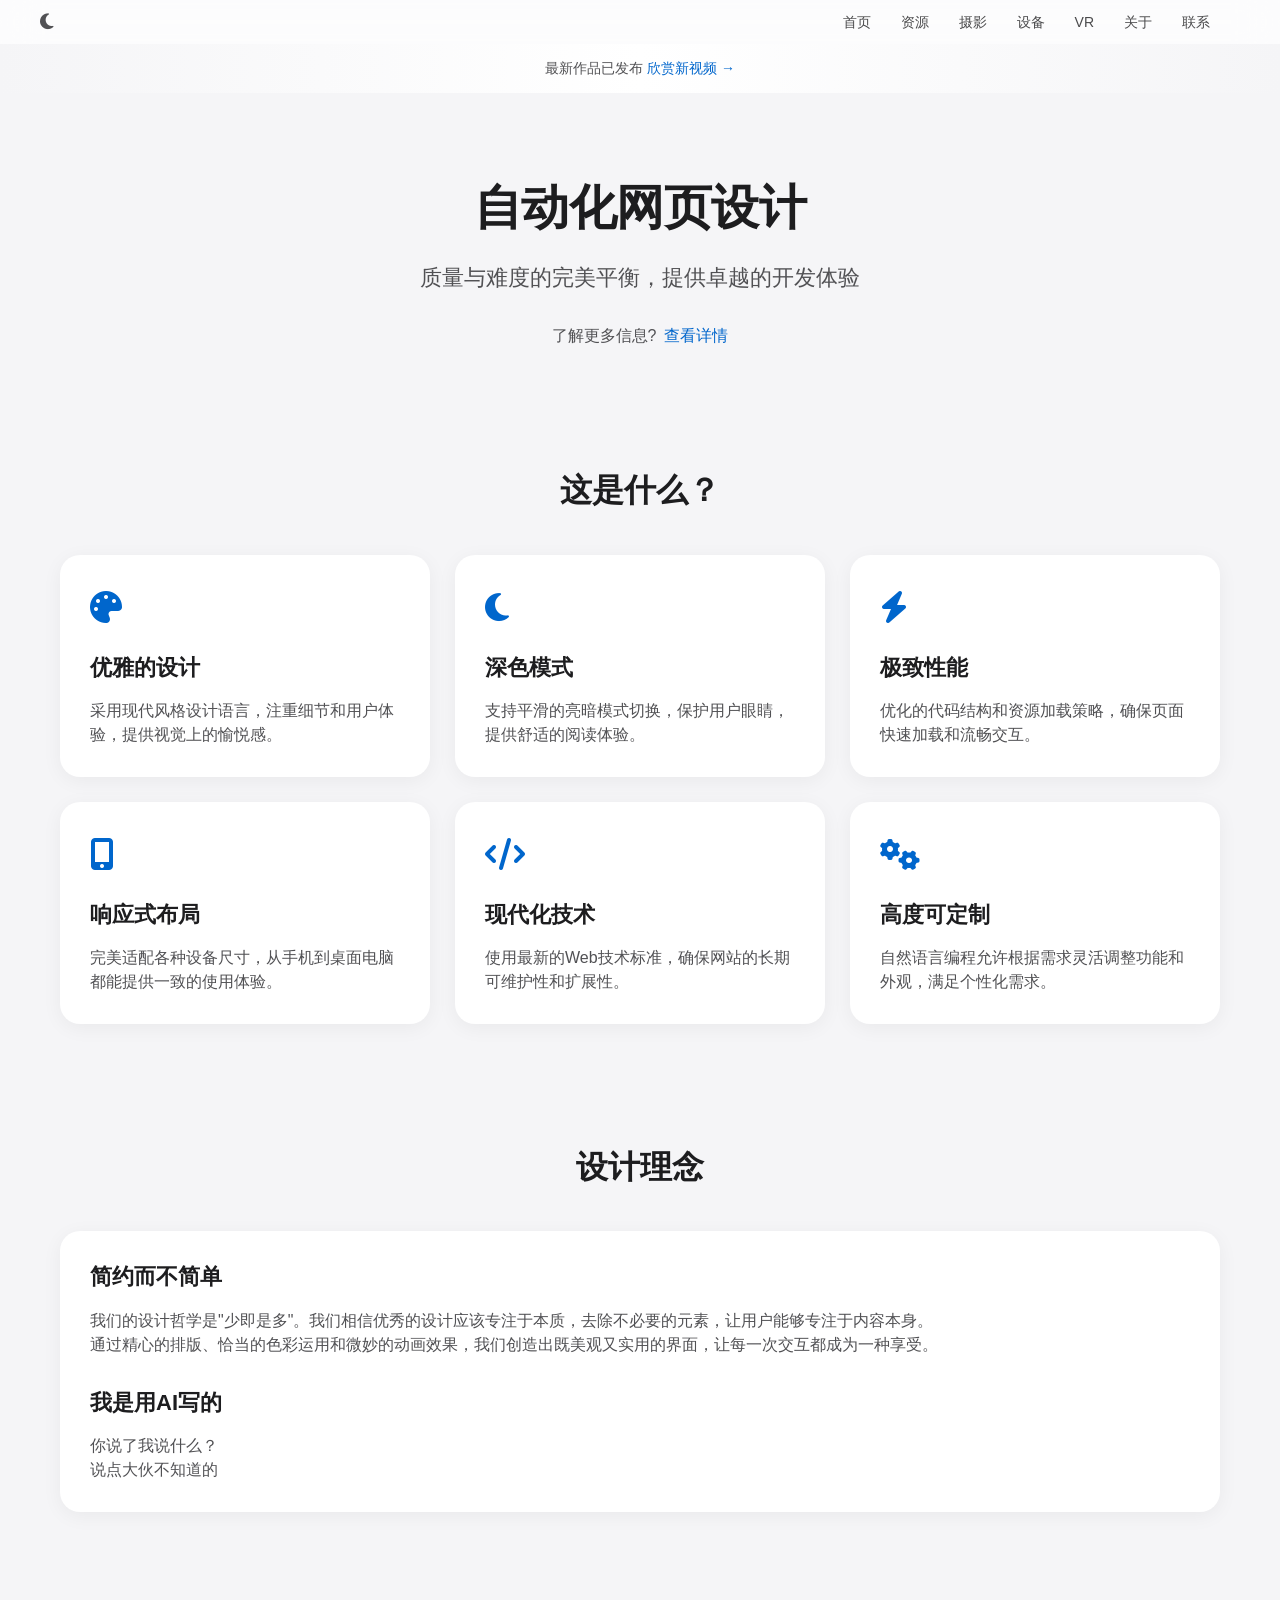
==== about.html @ de7df077 "Add files via upload" ====
<!DOCTYPE html>
<html lang="zh-CN">
<head>
    <meta charset="UTF-8">
    <meta name="viewport" content="width=device-width, initial-scale=1.0">
    <title>了解更多</title>
    <link rel="stylesheet" href="https://cdnjs.cloudflare.com/ajax/libs/font-awesome/6.4.0/css/all.min.css">
    <style>
        :root {
            --bg-primary: #f5f5f7;
            --bg-secondary: #ffffff;
            --text-primary: #1d1d1f;
            --text-secondary: #515154;
            --text-tertiary: #86868b;
            --accent-color: #06c;
            --card-shadow: 0 4px 20px rgba(0, 0, 0, 0.05);
            --transition: color 0.20s cubic-bezier(0.25, 0.1, 0.25, 1), 
                          background-color 0.20s cubic-bezier(0.25, 0.1, 0.25, 1), 
                          border-color 0.20s cubic-bezier(0.25, 0.1, 0.25, 1), 
                          box-shadow 0.20s cubic-bezier(0.25, 0.1, 0.25, 1),
                          opacity 0.20s cubic-bezier(0.25, 0.1, 0.25, 1),
                          transform 0.20s cubic-bezier(0.25, 0.1, 0.25, 1);
        }

        .dark-mode {
            --bg-primary: #000;
            --bg-secondary: #1d1d1f;
            --text-primary: #f5f5f7;
            --text-secondary: #a1a1a6;
            --text-tertiary: #6e6e73;
            --accent-color: #2997ff;
            --card-shadow: 0 4px 20px rgba(0, 0, 0, 0.2);
        }

        * {
            margin: 0;
            padding: 0;
            box-sizing: border-box;
            font-family: -apple-system, BlinkMacSystemFont, "SF Pro Text", "Helvetica Neue", sans-serif;
        }
        
        /* 全局过渡效果 */
        body, nav, .announcement-banner, .category-card, .featured-card,
        .site-map-links a, .assistance-item a, .player-btn,
        .progress-container, .volume-slider, .album-cover,
        .hero, .hero h1, .assistance-item, .featured-section, 
        .featured-section .section-title, .featured-card, 
        .featured-card h3, .featured-card h3 a,
        .featured-card .date, .featured-card .excerpt,
        .site-map-section h3, .site-map-links li, .site-map-links a {
            transition: var(--transition);
        }
        
        body {
            background-color: var(--bg-primary);
            color: var(--text-primary);
            line-height: 1.47059;
            padding-bottom: 80px;
        }
        
        .container {
            max-width: 1200px;
            margin: 0 auto;
            padding: 0 20px;
        }
        
        /* 导航栏样式 - 苹果风格 */
        nav {
            background-color: rgba(255, 255, 255, 0.72);
            backdrop-filter: blur(20px);
            -webkit-backdrop-filter: blur(20px);
            padding: 0 20px;
            position: sticky;
            top: 0;
            z-index: 100;
        }

        .dark-mode nav {
            background-color: rgba(29, 29, 31, 0.72);
        }
        
        .nav-container {
            display: flex;
            justify-content: space-between;
            align-items: center;
            height: 44px;
            max-width: 1200px;
            margin: 0 auto;
        }
        
        .theme-toggle {
            display: flex;
            align-items: center;
            margin-right: 20px;
            cursor: pointer;
            background: none;
            border: none;
            color: var(--text-secondary);
            font-size: 18px;
        }
        
        .nav-links {
            display: flex;
            list-style: none;
        }
        
        .nav-links li {
            margin-right: 30px;
        }
        
        .nav-links a {
            text-decoration: none;
            color: var(--text-primary);
            font-size: 14px;
            font-weight: 400;
            opacity: 0.8;
        }
        
        .nav-links a:hover {
            opacity: 1;
        }
        
        /* 公告横幅 */
        .announcement-banner {
            background: linear-gradient(to right, #f5f5f7, #fff, #f5f5f7);
            text-align: center;
            padding: 14px 0;
            font-size: 14px;
            color: var(--text-secondary);
        }

        .dark-mode .announcement-banner {
            background: linear-gradient(to right, #000, #1d1d1f, #000);
        }
        
        .announcement-banner a {
            color: var(--accent-color);
            text-decoration: none;
            font-weight: 500;
        }
        
        /* 主标语区域 */
        .hero {
            text-align: center;
            padding: 80px 0 60px;
            background-color: var(--bg-primary);
        }
        
        .hero h1 {
            font-size: 48px;
            font-weight: 600;
            margin-bottom: 20px;
            letter-spacing: -0.5px;
        }
        
        .hero p {
            font-size: 22px;
            color: var(--text-secondary);
            max-width: 700px;
            margin: 0 auto 30px;
            line-height: 1.4;
        }
        
        .assistance-section {
            display: flex;
            justify-content: center;
            gap: 30px;
            margin-top: 30px;
        }
        
        .assistance-item {
            display: flex;
            align-items: center;
            font-size: 16px;
            color: var(--text-secondary);
        }
        
        .assistance-item a {
            color: var(--accent-color);
            text-decoration: none;
            margin-left: 8px;
            font-weight: 500;
        }
        
        /* 内容区域 */
        .content-section {
            padding: 60px 0;
        }
        
        .section-title {
            font-size: 32px;
            font-weight: 600;
            margin-bottom: 40px;
            text-align: center;
        }
        
        .features-grid {
            display: grid;
            grid-template-columns: repeat(auto-fit, minmax(300px, 1fr));
            gap: 25px;
            margin-top: 40px;
        }
        
        .feature-card {
            background-color: var(--bg-secondary);
            border-radius: 20px;
            padding: 30px;
            box-shadow: var(--card-shadow);
        }
        
        .feature-card:hover {
            transform: translateY(-5px);
            box-shadow: 0 12px 30px rgba(0,0,0,0.1);
        }
        
        .feature-icon {
            font-size: 32px;
            margin-bottom: 20px;
            color: var(--accent-color);
        }
        
        .feature-card h3 {
            font-size: 22px;
            margin-bottom: 15px;
            font-weight: 600;
        }
        
        .feature-card p {
            color: var(--text-secondary);
            font-size: 16px;
            line-height: 1.5;
        }
        
        /* 响应式设计 */
        @media (max-width: 768px) {
            .nav-links {
                display: none;
            }
            
            .hero h1 {
                font-size: 36px;
            }
            
            .hero p {
                font-size: 18px;
            }
            
            .features-grid {
                grid-template-columns: 1fr;
            }
        }
    </style>
</head>
<body class="light-mode">
    <!-- 导航栏 -->
    <nav>
        <div class="nav-container">
            <button class="theme-toggle" id="themeToggle">
                <i class="fas fa-moon"></i>
            </button>
            <ul class="nav-links">
                <li><a href="main.html">首页</a></li>
                <li><a href="tech.html">资源</a></li>
                <li><a href="photography.html">摄影</a></li>
                <li><a href="devices.html">设备</a></li>
                <li><a href="vr.html">VR</a></li>
                <li><a href="about.html" class="active">关于</a></li>
                <li><a href="contact.html">联系</a></li>
            </ul>
        </div>
    </nav>

    <!-- 公告横幅 -->
    <div class="announcement-banner">
        最新作品已发布  <a href="https://space.bilibili.com/3494363069941880?spm_id_from=333.1007.0.0">欣赏新视频 →</a>
    </div>

    <div class="container">
        <!-- 主标语区域 -->
        <section class="hero" id="home">
            <h1>自动化网页设计</h1>
            <p>质量与难度的完美平衡，提供卓越的开发体验</p>
            <div class="assistance-section">
                <div class="assistance-item">
                    <span>了解更多信息?</span>
                    <a href="#about">查看详情</a>
                </div>
            </div>
        </section>

        <!-- 功能特点区域 -->
        <section class="content-section" id="features">
            <h2 class="section-title">这是什么？</h2>
            <div class="features-grid">
                <div class="feature-card">
                    <div class="feature-icon">
                        <i class="fas fa-palette"></i>
                    </div>
                    <h3>优雅的设计</h3>
                    <p>采用现代风格设计语言，注重细节和用户体验，提供视觉上的愉悦感。</p>
                </div>
                <div class="feature-card">
                    <div class="feature-icon">
                        <i class="fas fa-moon"></i>
                    </div>
                    <h3>深色模式</h3>
                    <p>支持平滑的亮暗模式切换，保护用户眼睛，提供舒适的阅读体验。</p>
                </div>
                <div class="feature-card">
                    <div class="feature-icon">
                        <i class="fas fa-bolt"></i>
                    </div>
                    <h3>极致性能</h3>
                    <p>优化的代码结构和资源加载策略，确保页面快速加载和流畅交互。</p>
                </div>
                <div class="feature-card">
                    <div class="feature-icon">
                        <i class="fas fa-mobile-alt"></i>
                    </div>
                    <h3>响应式布局</h3>
                    <p>完美适配各种设备尺寸，从手机到桌面电脑都能提供一致的使用体验。</p>
                </div>
                <div class="feature-card">
                    <div class="feature-icon">
                        <i class="fas fa-code"></i>
                    </div>
                    <h3>现代化技术</h3>
                    <p>使用最新的Web技术标准，确保网站的长期可维护性和扩展性。</p>
                </div>
                <div class="feature-card">
                    <div class="feature-icon">
                        <i class="fas fa-cogs"></i>
                    </div>
                    <h3>高度可定制</h3>
                    <p>自然语言编程允许根据需求灵活调整功能和外观，满足个性化需求。</p>
                </div>
            </div>
        </section>

        <!-- 关于区域 -->
        <section class="content-section" id="about">
            <h2 class="section-title">设计理念</h2>
            <div class="feature-card">
                <h3>简约而不简单</h3>
                <p>我们的设计哲学是"少即是多"。我们相信优秀的设计应该专注于本质，去除不必要的元素，让用户能够专注于内容本身。</p>
                <p>通过精心的排版、恰当的色彩运用和微妙的动画效果，我们创造出既美观又实用的界面，让每一次交互都成为一种享受。</p>
                
                <h3 style="margin-top: 30px;">我是用AI写的</h3>
                <p>你说了我说什么？</p>
                <p>说点大伙不知道的</p>
            </div>
        </section>
    </div>

    <script>
        // 主题切换功能
        const themeToggle = document.getElementById('themeToggle');
        const body = document.body;
        const themeIcon = themeToggle.querySelector('i');

        // 检查本地存储中的主题偏好
        if (localStorage.getItem('theme') === 'dark') {
            body.classList.add('dark-mode');
            themeIcon.className = 'fas fa-sun';
        }

        themeToggle.addEventListener('click', () => {
            body.classList.toggle('dark-mode');

            if (body.classList.contains('dark-mode')) {
                localStorage.setItem('theme', 'dark');
                themeIcon.className = 'fas fa-sun';
            } else {
                localStorage.setItem('theme', 'light');
                themeIcon.className = 'fas fa-moon';
            }
        });

        // 平滑滚动到锚点
        document.querySelectorAll('a[href^="#"]').forEach(anchor => {
            anchor.addEventListener('click', function (e) {
                e.preventDefault();
                
                const targetId = this.getAttribute('href');
                if (targetId === '#') return;
                
                const targetElement = document.querySelector(targetId);
                if (targetElement) {
                    window.scrollTo({
                        top: targetElement.offsetTop - 70,
                        behavior: 'smooth'
                    });
                }
            });
        });
    </script>
</body>
</html>
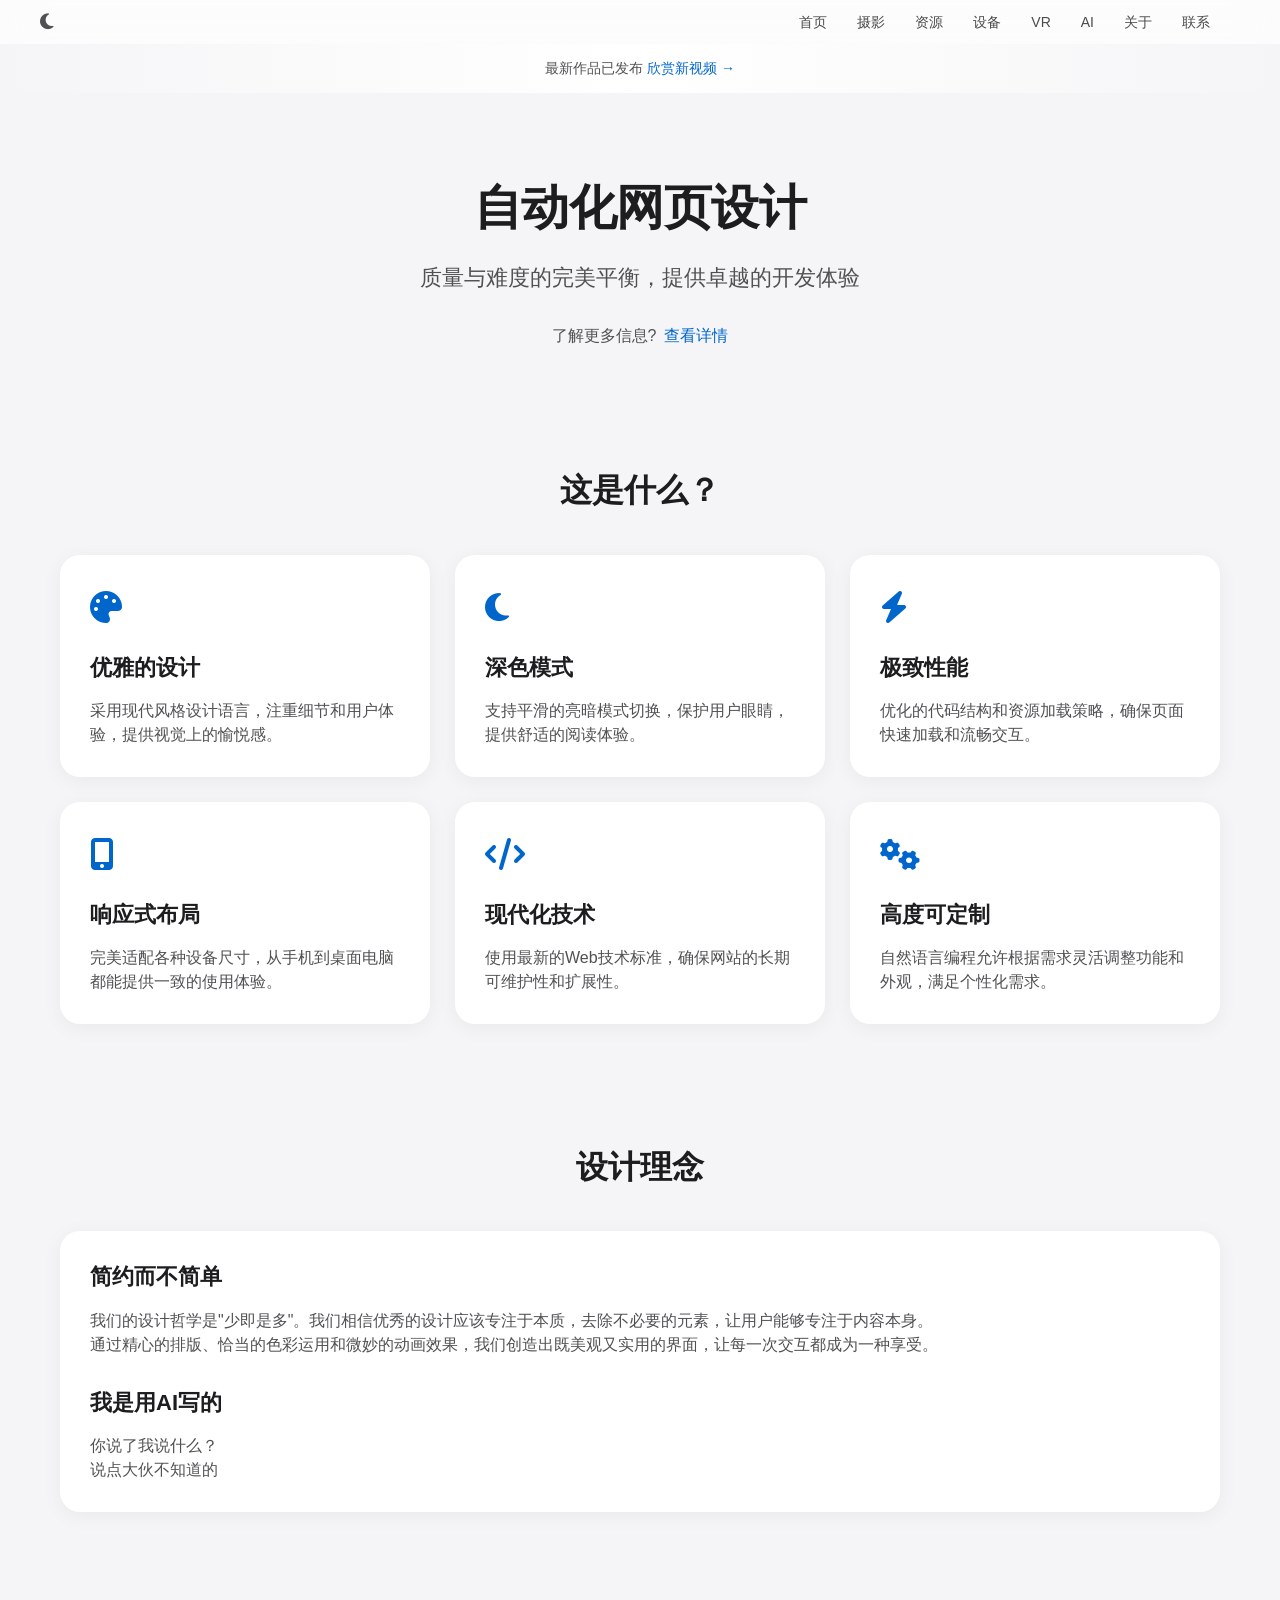
==== commit 597329a3: "Add files via upload" ====
--- a/about.html
+++ b/about.html
@@ -260,10 +260,12 @@
             </button>
             <ul class="nav-links">
                 <li><a href="main.html">首页</a></li>
+
+                <li><a href="photography.html">摄影</a></li>
                 <li><a href="tech.html">资源</a></li>
-                <li><a href="photography.html">摄影</a></li>
                 <li><a href="devices.html">设备</a></li>
                 <li><a href="vr.html">VR</a></li>
+                <li><a href="ai.home.html">AI</a></li>
                 <li><a href="about.html" class="active">关于</a></li>
                 <li><a href="contact.html">联系</a></li>
             </ul>
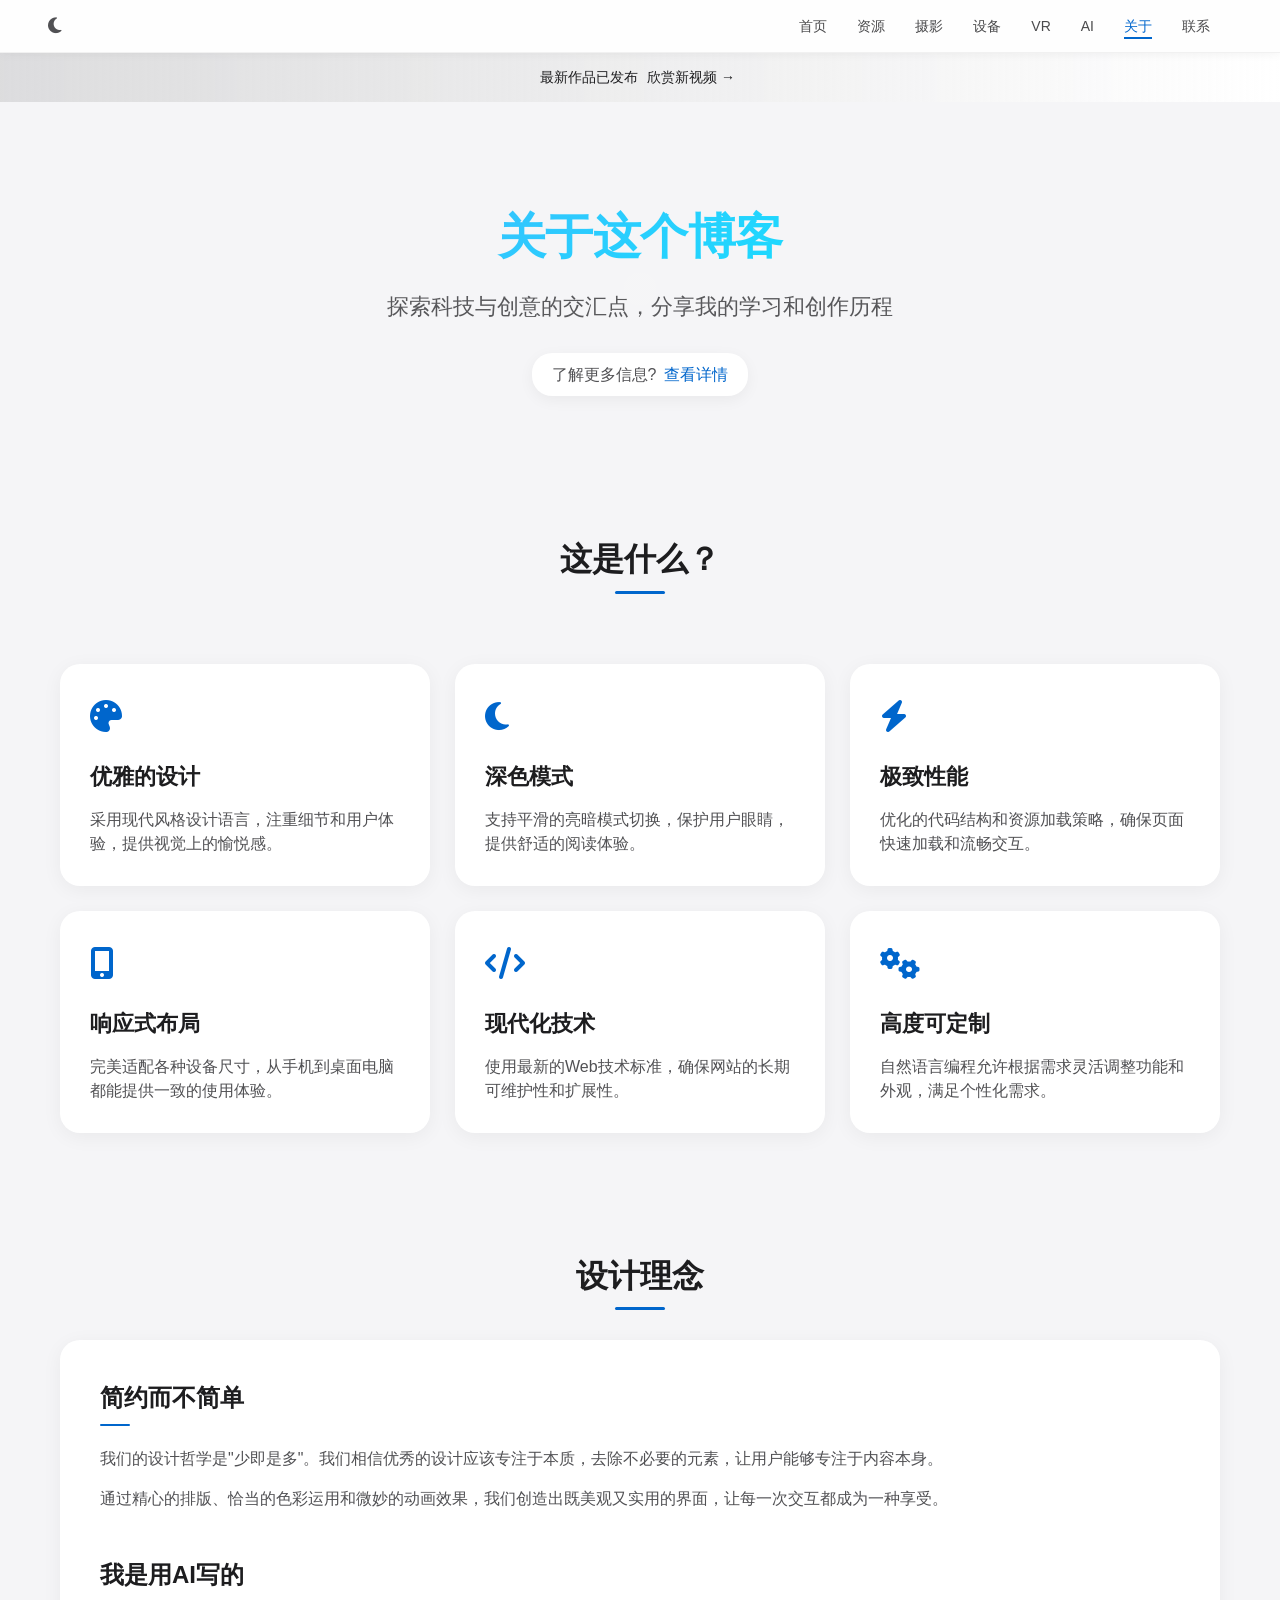
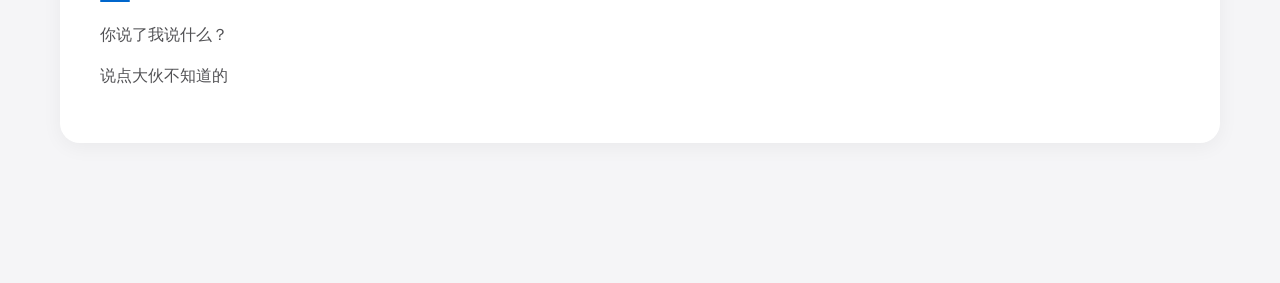
==== commit 646e7250: "Add files via upload" ====
--- a/about.html
+++ b/about.html
@@ -3,7 +3,7 @@
 <head>
     <meta charset="UTF-8">
     <meta name="viewport" content="width=device-width, initial-scale=1.0">
-    <title>了解更多</title>
+    <title>关于 - L rn的网页</title>
     <link rel="stylesheet" href="https://cdnjs.cloudflare.com/ajax/libs/font-awesome/6.4.0/css/all.min.css">
     <style>
         :root {
@@ -14,12 +14,18 @@
             --text-tertiary: #86868b;
             --accent-color: #06c;
             --card-shadow: 0 4px 20px rgba(0, 0, 0, 0.05);
-            --transition: color 0.20s cubic-bezier(0.25, 0.1, 0.25, 1), 
-                          background-color 0.20s cubic-bezier(0.25, 0.1, 0.25, 1), 
-                          border-color 0.20s cubic-bezier(0.25, 0.1, 0.25, 1), 
-                          box-shadow 0.20s cubic-bezier(0.25, 0.1, 0.25, 1),
-                          opacity 0.20s cubic-bezier(0.25, 0.1, 0.25, 1),
-                          transform 0.20s cubic-bezier(0.25, 0.1, 0.25, 1);
+            --transition: all 0.3s cubic-bezier(0.25, 0.1, 0.25, 1);
+            --gradient-1: linear-gradient(135deg, #667eea 0%, #764ba2 100%);
+            --gradient-2: linear-gradient(135deg, #f093fb 0%, #f5576c 100%);
+            --gradient-3: linear-gradient(135deg, #4facfe 0%, #00f2fe 100%);
+            --gradient-4: linear-gradient(135deg, #43e97b 0%, #38f9d7 100%);
+            
+            /* 公告横幅专用变量 - 亮色模式 */
+            --banner-gradient-light: linear-gradient(90deg, #acacac55 0%, #ffffff 100%);
+            --banner-gradient-dark: linear-gradient(90deg, #262626 0%, #000000 100%);
+            --banner-text-color: #1d1d1f; /* 亮色模式下为黑色 */
+            --banner-link-color: #1d1d1f; /* 亮色模式下为黑色 */
+            --banner-link-hover-color: rgba(29, 29, 31, 0.8); /* 亮色模式下为深灰色 */
         }
 
         .dark-mode {
@@ -30,6 +36,16 @@
             --text-tertiary: #6e6e73;
             --accent-color: #2997ff;
             --card-shadow: 0 4px 20px rgba(0, 0, 0, 0.2);
+            --gradient-1: linear-gradient(135deg, #2c3e50 0%, #3498db 100%);
+            --gradient-2: linear-gradient(135deg, #8e44ad 0%, #c0392b 100%);
+            --gradient-3: linear-gradient(135deg, #16a085 0%, #f4d03f 100%);
+            --gradient-4: linear-gradient(135deg, #2980b9 0%, #2c3e50 100%);
+            
+            /* 暗色模式下的公告横幅变量 */
+            --banner-gradient-light: var(--banner-gradient-dark);
+            --banner-text-color: #f5f5f7; /* 暗色模式下为白色 */
+            --banner-link-color: #f5f5f7; /* 暗色模式下为白色 */
+            --banner-link-hover-color: rgba(245, 245, 247, 0.8); /* 暗色模式下为浅灰色 */
         }
 
         * {
@@ -37,6 +53,12 @@
             padding: 0;
             box-sizing: border-box;
             font-family: -apple-system, BlinkMacSystemFont, "SF Pro Text", "Helvetica Neue", sans-serif;
+        }
+        
+        /* 页面加载动画 */
+        @keyframes fadeIn {
+            from { opacity: 0; transform: translateY(20px); }
+            to { opacity: 1; transform: translateY(0); }
         }
         
         /* 全局过渡效果 */
@@ -56,6 +78,8 @@
             color: var(--text-primary);
             line-height: 1.47059;
             padding-bottom: 80px;
+            opacity: 0;
+            animation: fadeIn 0.8s ease-out forwards;
         }
         
         .container {
@@ -64,26 +88,30 @@
             padding: 0 20px;
         }
         
-        /* 导航栏样式 - 苹果风格 */
+        /* 导航栏样式 - 苹果风格增强 */
         nav {
-            background-color: rgba(255, 255, 255, 0.72);
-            backdrop-filter: blur(20px);
-            -webkit-backdrop-filter: blur(20px);
+            background-color: rgba(255, 255, 255, 0.85);
+            backdrop-filter: blur(30px) saturate(180%);
+            -webkit-backdrop-filter: blur(30px) saturate(180%);
             padding: 0 20px;
             position: sticky;
             top: 0;
             z-index: 100;
+            border-bottom: 1px solid rgba(0, 0, 0, 0.05);
+            box-shadow: 0 1px 10px rgba(0, 0, 0, 0.05);
         }
 
         .dark-mode nav {
-            background-color: rgba(29, 29, 31, 0.72);
+            background-color: rgba(29, 29, 31, 0.85);
+            border-bottom: 1px solid rgba(255, 255, 255, 0.05);
+            box-shadow: 0 1px 10px rgba(0, 0, 0, 0.2);
         }
         
         .nav-container {
             display: flex;
             justify-content: space-between;
             align-items: center;
-            height: 44px;
+            height: 52px;
             max-width: 1200px;
             margin: 0 auto;
         }
@@ -97,6 +125,18 @@
             border: none;
             color: var(--text-secondary);
             font-size: 18px;
+            padding: 8px;
+            border-radius: 50%;
+            transition: var(--transition);
+        }
+        
+        .theme-toggle:hover {
+            background-color: rgba(0, 0, 0, 0.05);
+            transform: rotate(15deg);
+        }
+        
+        .dark-mode .theme-toggle:hover {
+            background-color: rgba(255, 255, 255, 0.1);
         }
         
         .nav-links {
@@ -106,6 +146,7 @@
         
         .nav-links li {
             margin-right: 30px;
+            position: relative;
         }
         
         .nav-links a {
@@ -114,36 +155,118 @@
             font-size: 14px;
             font-weight: 400;
             opacity: 0.8;
+            padding: 5px 0;
+            position: relative;
+            transition: var(--transition);
+        }
+        
+        .nav-links a::after {
+            content: '';
+            position: absolute;
+            width: 0;
+            height: 2px;
+            bottom: 0;
+            left: 0;
+            background: var(--accent-color);
+            transition: var(--transition);
         }
         
         .nav-links a:hover {
             opacity: 1;
         }
         
-        /* 公告横幅 */
+        .nav-links a:hover::after {
+            width: 100%;
+        }
+        
+        .nav-links a.active {
+            opacity: 1;
+            color: var(--accent-color);
+        }
+        
+        .nav-links a.active::after {
+            width: 100%;
+        }
+        
+        /* 公告横幅 - 优化版 */
         .announcement-banner {
-            background: linear-gradient(to right, #f5f5f7, #fff, #f5f5f7);
+            background: var(--banner-gradient-light);
             text-align: center;
             padding: 14px 0;
             font-size: 14px;
-            color: var(--text-secondary);
-        }
-
-        .dark-mode .announcement-banner {
-            background: linear-gradient(to right, #000, #1d1d1f, #000);
+            color: var(--banner-text-color);
+            position: relative;
+            overflow: hidden;
+            transition: background 0.5s ease, color 0.5s ease;
+        }
+        
+        .announcement-banner::before {
+            content: '';
+            position: absolute;
+            top: 0;
+            left: -100%;
+            width: 100%;
+            height: 100%;
+            background: linear-gradient(90deg, transparent, rgba(255, 255, 255, 0.2), transparent);
+            animation: shimmer 3s infinite;
+        }
+        
+        @keyframes shimmer {
+            0% { left: -100%; }
+            100% { left: 100%; }
         }
         
         .announcement-banner a {
-            color: var(--accent-color);
+            color: var(--banner-link-color);
             text-decoration: none;
             font-weight: 500;
+            position: relative;
+            padding: 0 5px;
+            transition: color 0.3s ease;
+        }
+        
+        .announcement-banner a::after {
+            content: '';
+            position: absolute;
+            width: 0;
+            height: 1px;
+            bottom: -2px;
+            left: 0;
+            background: var(--banner-link-color);
+            transition: var(--transition);
+        }
+        
+        .announcement-banner a:hover {
+            color: var(--banner-link-hover-color);
+        }
+        
+        .announcement-banner a:hover::after {
+            width: 100%;
         }
         
         /* 主标语区域 */
         .hero {
             text-align: center;
-            padding: 80px 0 60px;
+            padding: 100px 0 80px;
             background-color: var(--bg-primary);
+            position: relative;
+            overflow: hidden;
+        }
+        
+        .hero::before {
+            content: '';
+            position: absolute;
+            top: -50%;
+            left: -50%;
+            width: 200%;
+            height: 200%;
+            background: radial-gradient(circle, rgba(255,255,255,0.05) 0%, transparent 70%);
+            animation: pulse 15s infinite alternate;
+        }
+        
+        @keyframes pulse {
+            0% { transform: translate(0, 0) scale(1); }
+            100% { transform: translate(10%, 10%) scale(1.1); }
         }
         
         .hero h1 {
@@ -151,6 +274,17 @@
             font-weight: 600;
             margin-bottom: 20px;
             letter-spacing: -0.5px;
+            position: relative;
+            background: var(--gradient-3);
+            -webkit-background-clip: text;
+            -webkit-text-fill-color: transparent;
+            background-clip: text;
+            animation: textGlow 3s ease-in-out infinite alternate;
+        }
+        
+        @keyframes textGlow {
+            0% { filter: drop-shadow(0 0 5px rgba(0, 119, 255, 0.3)); }
+            100% { filter: drop-shadow(0 0 10px rgba(0, 119, 255, 0.6)); }
         }
         
         .hero p {
@@ -166,6 +300,7 @@
             justify-content: center;
             gap: 30px;
             margin-top: 30px;
+            position: relative;
         }
         
         .assistance-item {
@@ -173,6 +308,16 @@
             align-items: center;
             font-size: 16px;
             color: var(--text-secondary);
+            padding: 10px 20px;
+            border-radius: 20px;
+            background: var(--bg-secondary);
+            box-shadow: 0 4px 15px rgba(0, 0, 0, 0.05);
+            transition: var(--transition);
+        }
+        
+        .assistance-item:hover {
+            transform: translateY(-3px);
+            box-shadow: 0 8px 20px rgba(0, 0, 0, 0.1);
         }
         
         .assistance-item a {
@@ -180,6 +325,22 @@
             text-decoration: none;
             margin-left: 8px;
             font-weight: 500;
+            position: relative;
+        }
+        
+        .assistance-item a::after {
+            content: '';
+            position: absolute;
+            width: 0;
+            height: 1px;
+            bottom: -2px;
+            left: 0;
+            background: var(--accent-color);
+            transition: var(--transition);
+        }
+        
+        .assistance-item a:hover::after {
+            width: 100%;
         }
         
         /* 内容区域 */
@@ -192,8 +353,26 @@
             font-weight: 600;
             margin-bottom: 40px;
             text-align: center;
-        }
-        
+            position: relative;
+            display: inline-block;
+            left: 50%;
+            transform: translateX(-50%);
+            padding: 0 20px;
+        }
+        
+        .section-title::after {
+            content: '';
+            position: absolute;
+            width: 50px;
+            height: 3px;
+            bottom: -10px;
+            left: 50%;
+            transform: translateX(-50%);
+            background: var(--accent-color);
+            border-radius: 2px;
+        }
+        
+        /* 功能网格 - 使用main.html的卡片样式 */
         .features-grid {
             display: grid;
             grid-template-columns: repeat(auto-fit, minmax(300px, 1fr));
@@ -206,11 +385,14 @@
             border-radius: 20px;
             padding: 30px;
             box-shadow: var(--card-shadow);
+            position: relative;
+            overflow: hidden;
+            transition: var(--transition);
         }
         
         .feature-card:hover {
-            transform: translateY(-5px);
-            box-shadow: 0 12px 30px rgba(0,0,0,0.1);
+            transform: translateY(-8px);
+            box-shadow: 0 15px 30px rgba(0,0,0,0.1);
         }
         
         .feature-icon {
@@ -229,6 +411,61 @@
             color: var(--text-secondary);
             font-size: 16px;
             line-height: 1.5;
+        }
+        
+        /* 关于区域卡片样式 */
+        .about-card {
+            background-color: var(--bg-secondary);
+            border-radius: 20px;
+            padding: 40px;
+            box-shadow: var(--card-shadow);
+            position: relative;
+            overflow: hidden;
+            transition: var(--transition);
+        }
+        
+        .about-card:hover {
+            transform: translateY(-5px);
+            box-shadow: 0 12px 30px rgba(0,0,0,0.1);
+        }
+        
+        .about-card h3 {
+            font-size: 24px;
+            margin-bottom: 20px;
+            font-weight: 600;
+            position: relative;
+            display: inline-block;
+            padding-bottom: 10px;
+        }
+        
+        .about-card h3::after {
+            content: '';
+            position: absolute;
+            width: 30px;
+            height: 2px;
+            bottom: 0;
+            left: 0;
+            background: var(--accent-color);
+            border-radius: 2px;
+        }
+        
+        .about-card p {
+            color: var(--text-secondary);
+            font-size: 16px;
+            line-height: 1.6;
+            margin-bottom: 15px;
+        }
+        
+        /* 滚动动画 */
+        .fade-in {
+            opacity: 0;
+            transform: translateY(30px);
+            transition: opacity 0.6s ease, transform 0.6s ease;
+        }
+        
+        .fade-in.visible {
+            opacity: 1;
+            transform: translateY(0);
         }
         
         /* 响应式设计 */
@@ -248,6 +485,12 @@
             .features-grid {
                 grid-template-columns: 1fr;
             }
+            
+            .assistance-section {
+                flex-direction: column;
+                align-items: center;
+                gap: 15px;
+            }
         }
     </style>
 </head>
@@ -260,28 +503,27 @@
             </button>
             <ul class="nav-links">
                 <li><a href="main.html">首页</a></li>
-
+                <li><a href="tech.html">资源</a></li>
                 <li><a href="photography.html">摄影</a></li>
-                <li><a href="tech.html">资源</a></li>
                 <li><a href="devices.html">设备</a></li>
                 <li><a href="vr.html">VR</a></li>
-                <li><a href="ai.home.html">AI</a></li>
+                <li><a href="ai.html">AI</a></li>
                 <li><a href="about.html" class="active">关于</a></li>
                 <li><a href="contact.html">联系</a></li>
             </ul>
         </div>
     </nav>
 
-    <!-- 公告横幅 -->
+    <!-- 公告横幅 - 优化版 -->
     <div class="announcement-banner">
-        最新作品已发布  <a href="https://space.bilibili.com/3494363069941880?spm_id_from=333.1007.0.0">欣赏新视频 →</a>
+        最新作品已发布  <a href="https://space.bilibili.com/3494363069941880?spm_id_from=333.1007.0.0" target="_blank">欣赏新视频 →</a>
     </div>
 
     <div class="container">
         <!-- 主标语区域 -->
         <section class="hero" id="home">
-            <h1>自动化网页设计</h1>
-            <p>质量与难度的完美平衡，提供卓越的开发体验</p>
+            <h1>关于这个博客</h1>
+            <p>探索科技与创意的交汇点，分享我的学习和创作历程</p>
             <div class="assistance-section">
                 <div class="assistance-item">
                     <span>了解更多信息?</span>
@@ -294,42 +536,42 @@
         <section class="content-section" id="features">
             <h2 class="section-title">这是什么？</h2>
             <div class="features-grid">
-                <div class="feature-card">
+                <div class="feature-card fade-in">
                     <div class="feature-icon">
                         <i class="fas fa-palette"></i>
                     </div>
                     <h3>优雅的设计</h3>
                     <p>采用现代风格设计语言，注重细节和用户体验，提供视觉上的愉悦感。</p>
                 </div>
-                <div class="feature-card">
+                <div class="feature-card fade-in">
                     <div class="feature-icon">
                         <i class="fas fa-moon"></i>
                     </div>
                     <h3>深色模式</h3>
                     <p>支持平滑的亮暗模式切换，保护用户眼睛，提供舒适的阅读体验。</p>
                 </div>
-                <div class="feature-card">
+                <div class="feature-card fade-in">
                     <div class="feature-icon">
                         <i class="fas fa-bolt"></i>
                     </div>
                     <h3>极致性能</h3>
                     <p>优化的代码结构和资源加载策略，确保页面快速加载和流畅交互。</p>
                 </div>
-                <div class="feature-card">
+                <div class="feature-card fade-in">
                     <div class="feature-icon">
                         <i class="fas fa-mobile-alt"></i>
                     </div>
                     <h3>响应式布局</h3>
                     <p>完美适配各种设备尺寸，从手机到桌面电脑都能提供一致的使用体验。</p>
                 </div>
-                <div class="feature-card">
+                <div class="feature-card fade-in">
                     <div class="feature-icon">
                         <i class="fas fa-code"></i>
                     </div>
                     <h3>现代化技术</h3>
                     <p>使用最新的Web技术标准，确保网站的长期可维护性和扩展性。</p>
                 </div>
-                <div class="feature-card">
+                <div class="feature-card fade-in">
                     <div class="feature-icon">
                         <i class="fas fa-cogs"></i>
                     </div>
@@ -342,7 +584,7 @@
         <!-- 关于区域 -->
         <section class="content-section" id="about">
             <h2 class="section-title">设计理念</h2>
-            <div class="feature-card">
+            <div class="about-card fade-in">
                 <h3>简约而不简单</h3>
                 <p>我们的设计哲学是"少即是多"。我们相信优秀的设计应该专注于本质，去除不必要的元素，让用户能够专注于内容本身。</p>
                 <p>通过精心的排版、恰当的色彩运用和微妙的动画效果，我们创造出既美观又实用的界面，让每一次交互都成为一种享受。</p>
@@ -395,6 +637,36 @@
                 }
             });
         });
+
+        // 滚动动画效果
+        const fadeElements = document.querySelectorAll('.fade-in');
+        
+        const fadeInObserver = new IntersectionObserver((entries) => {
+            entries.forEach(entry => {
+                if (entry.isIntersecting) {
+                    entry.target.classList.add('visible');
+                    fadeInObserver.unobserve(entry.target);
+                }
+            });
+        }, { threshold: 0.1 });
+        
+        fadeElements.forEach(element => {
+            fadeInObserver.observe(element);
+        });
+
+        // 导航栏滚动效果
+        let lastScrollY = window.scrollY;
+        const nav = document.querySelector('nav');
+        
+        window.addEventListener('scroll', () => {
+            if (window.scrollY > lastScrollY && window.scrollY > 100) {
+                nav.style.transform = 'translateY(-100%)';
+            } else {
+                nav.style.transform = 'translateY(0)';
+            }
+            
+            lastScrollY = window.scrollY;
+        });
     </script>
 </body>
 </html>
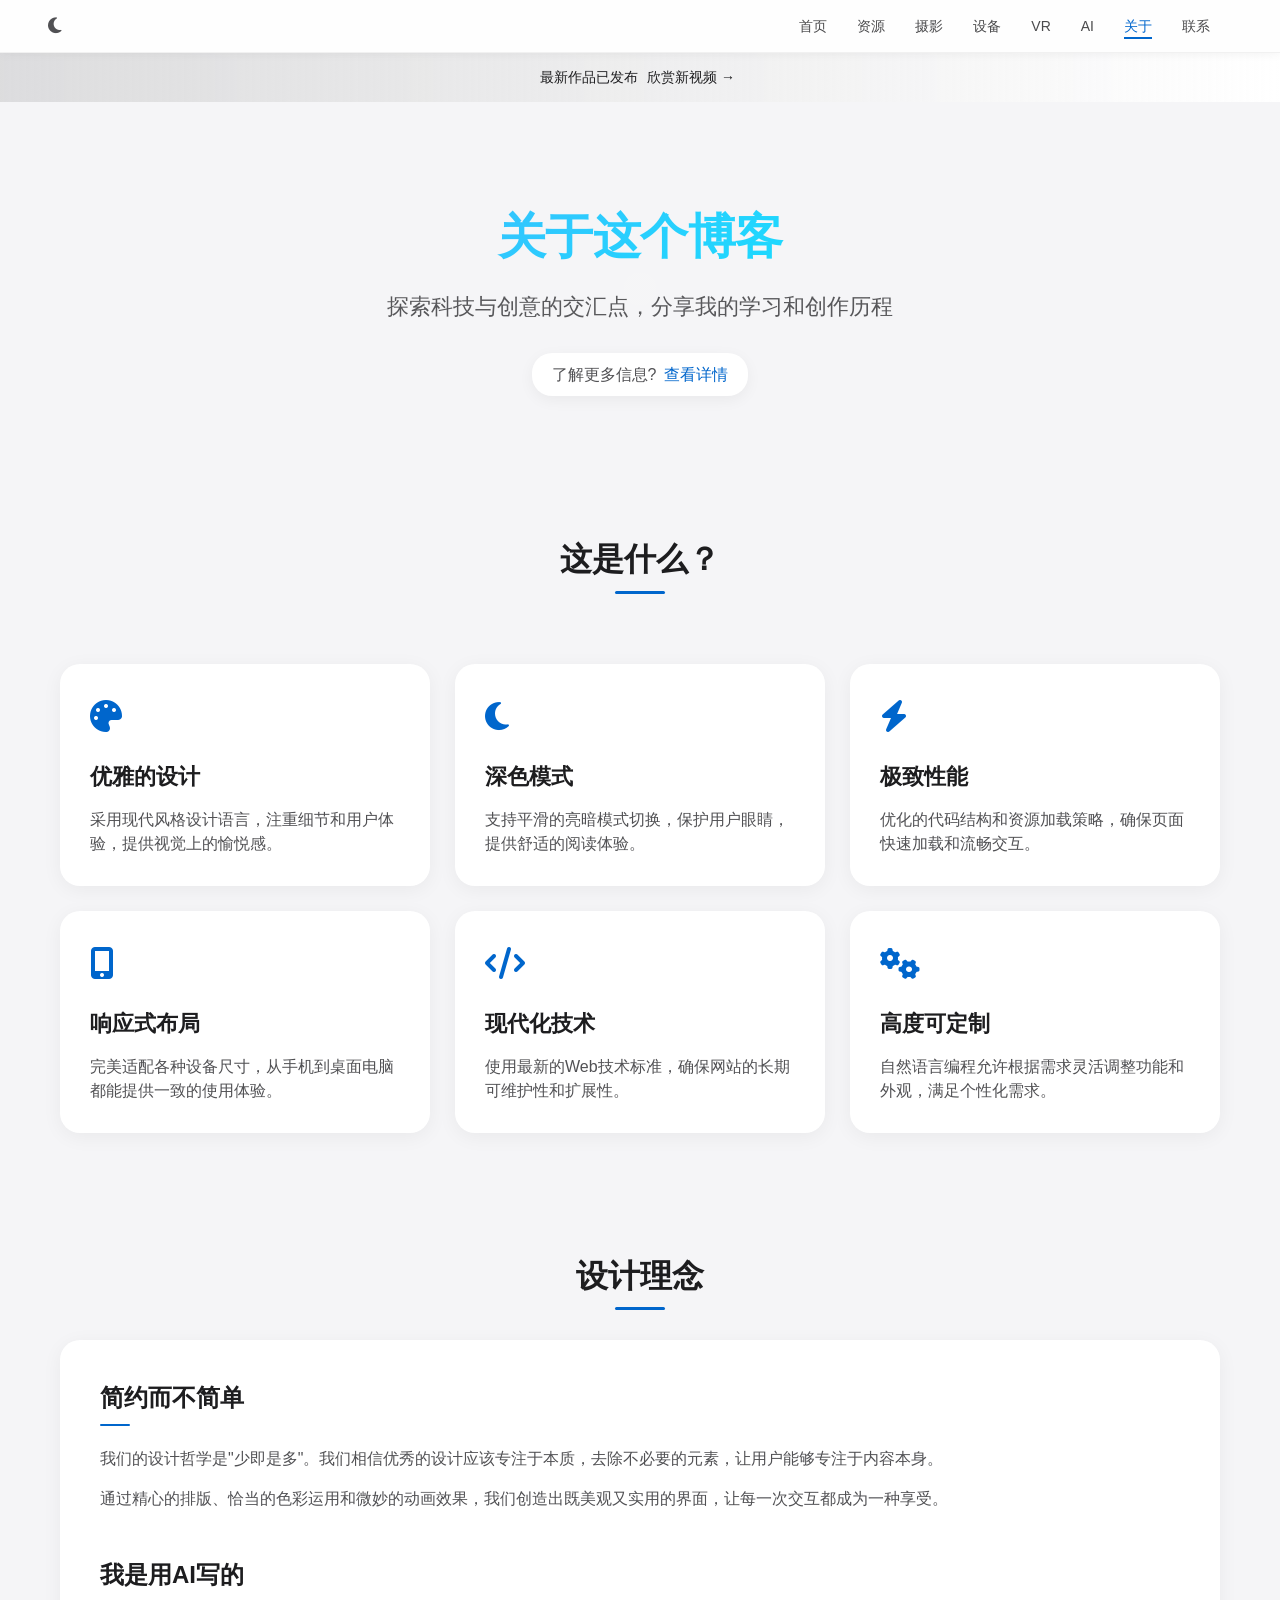
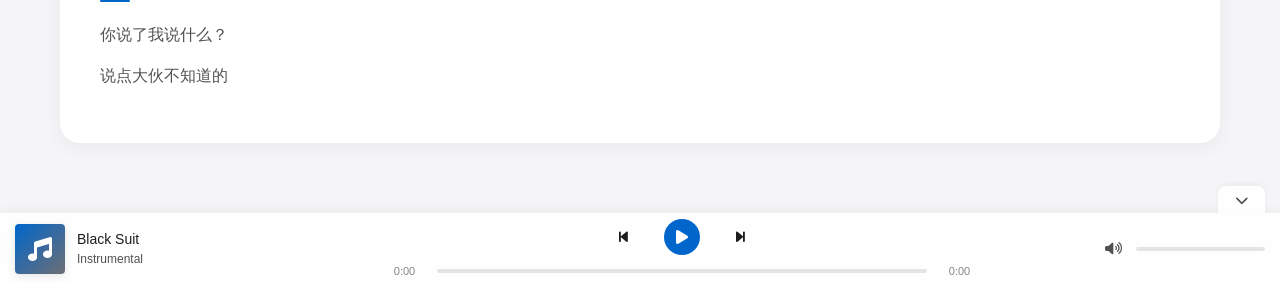
==== commit e325ec3e: "Add files via upload" ====
--- a/about.html
+++ b/about.html
@@ -5,6 +5,7 @@
     <meta name="viewport" content="width=device-width, initial-scale=1.0">
     <title>关于 - L rn的网页</title>
     <link rel="stylesheet" href="https://cdnjs.cloudflare.com/ajax/libs/font-awesome/6.4.0/css/all.min.css">
+    <link rel="stylesheet" href="player.css">
     <style>
         :root {
             --bg-primary: #f5f5f7;
@@ -507,7 +508,7 @@
                 <li><a href="photography.html">摄影</a></li>
                 <li><a href="devices.html">设备</a></li>
                 <li><a href="vr.html">VR</a></li>
-                <li><a href="ai.html">AI</a></li>
+                <li><a href="ai.home.html">AI</a></li>
                 <li><a href="about.html" class="active">关于</a></li>
                 <li><a href="contact.html">联系</a></li>
             </ul>
@@ -668,5 +669,53 @@
             lastScrollY = window.scrollY;
         });
     </script>
+    
+    <!-- 音乐播放器 -->
+    <div id="music-player">
+        <button class="hide-player-btn" title="隐藏/显示播放栏">
+            <i class="fas fa-chevron-down"></i>
+        </button>
+        
+        <!-- 歌曲信息 -->
+        <div class="player-info">
+            <div class="player-album-cover">
+                <i class="fas fa-music"></i>
+            </div>
+            <div class="song-details">
+                <div class="song-title">歌曲名称</div>
+                <div class="song-artist">艺术家</div>
+            </div>
+        </div>
+        
+        <!-- 播放控制 -->
+        <div class="player-controls">
+            <div class="controls-buttons">
+                <button class="control-btn prev-btn" title="上一首">
+                    <i class="fas fa-step-backward"></i>
+                </button>
+                <button class="control-btn play-btn" title="播放/暂停">
+                    <i class="fas fa-play"></i>
+                </button>
+                <button class="control-btn next-btn" title="下一首">
+                    <i class="fas fa-step-forward"></i>
+                </button>
+            </div>
+            <div class="progress-container">
+                <span class="time-display current-time">0:00</span>
+                <input type="range" class="progress-bar" min="0" max="100" value="0">
+                <span class="time-display total-time">0:00</span>
+            </div>
+        </div>
+        
+        <!-- 音量控制 -->
+        <div class="volume-container">
+            <button class="volume-btn" title="静音">
+                <i class="fas fa-volume-high"></i>
+            </button>
+            <input type="range" class="volume-slider" min="0" max="100" value="80">
+        </div>
+    </div>
+    
+    <script src="player.js"></script>
 </body>
 </html>
--- a/player.css
+++ b/player.css
@@ -0,0 +1,502 @@
+/* 音乐播放器样式 - 仿照网易云音乐底栏播放器 */
+#music-player {
+    position: fixed;
+    bottom: 0;
+    left: 0;
+    right: 0;
+    height: 70px;
+    background: rgba(255, 255, 255, 0.85);
+    backdrop-filter: blur(30px) saturate(180%);
+    -webkit-backdrop-filter: blur(30px) saturate(180%);
+    border-top: 1px solid rgba(255, 255, 255, 0.5);
+    box-shadow: 0 -2px 10px rgba(0, 0, 0, 0.05);
+    display: flex;
+    align-items: center;
+    padding: 0 15px;
+    z-index: 999;
+    transition: transform 0.3s ease, background-color 0.3s ease, border-color 0.3s ease;
+}
+
+.dark-mode #music-player {
+    background: rgba(29, 29, 31, 0.85);
+    border-top: 1px solid rgba(255, 255, 255, 0.1);
+    box-shadow: 0 -2px 10px rgba(0, 0, 0, 0.1);
+}
+
+/* 歌曲信息区域 */
+.player-info {
+    flex: 0 0 250px;
+    display: flex;
+    align-items: center;
+    margin-right: 20px;
+}
+
+.player-album-cover {
+    width: 50px;
+    height: 50px;
+    border-radius: 4px;
+    background: linear-gradient(135deg, var(--accent-color), #6e6e73);
+    margin-right: 12px;
+    box-shadow: 0 2px 8px rgba(0, 0, 0, 0.1);
+    overflow: hidden;
+    display: flex;
+    align-items: center;
+    justify-content: center;
+    color: white;
+    font-size: 24px;
+}
+
+.player-album-cover i {
+    animation: rotate 20s linear infinite;
+    animation-play-state: paused;
+}
+
+#music-player.playing .player-album-cover i {
+    animation-play-state: running;
+}
+
+@keyframes rotate {
+    from { transform: rotate(0deg); }
+    to { transform: rotate(360deg); }
+}
+
+.song-details {
+    flex: 1;
+    overflow: hidden;
+}
+
+.song-title {
+    font-size: 14px;
+    font-weight: 500;
+    color: var(--text-primary);
+    margin-bottom: 2px;
+    white-space: nowrap;
+    overflow: hidden;
+    text-overflow: ellipsis;
+}
+
+.song-artist {
+    font-size: 12px;
+    color: var(--text-secondary);
+    white-space: nowrap;
+    overflow: hidden;
+    text-overflow: ellipsis;
+}
+
+/* 播放控制区域 */
+.player-controls {
+    flex: 1;
+    display: flex;
+    flex-direction: column;
+    align-items: center;
+    justify-content: center;
+}
+
+.controls-buttons {
+    display: flex;
+    align-items: center;
+    justify-content: center;
+    margin-bottom: 8px;
+    width: 100%;
+}
+
+.control-btn {
+    background: none;
+    border: none;
+    color: var(--text-primary);
+    cursor: pointer;
+    padding: 6px 8px;
+    margin: 0 12px;
+    border-radius: 50%;
+    transition: all 0.2s ease;
+    display: flex;
+    align-items: center;
+    justify-content: center;
+}
+
+.control-btn:hover {
+    background-color: rgba(0, 0, 0, 0.05);
+    transform: scale(1.1);
+}
+
+.dark-mode .control-btn:hover {
+    background-color: rgba(255, 255, 255, 0.1);
+}
+
+.play-btn {
+    width: 36px;
+    height: 36px;
+    background-color: var(--accent-color);
+    color: white;
+    margin: 0 16px;
+    position: relative;
+}
+
+.play-btn:hover {
+    background-color: var(--accent-color);
+    opacity: 0.9;
+    transform: scale(1.05);
+}
+
+.control-btn i {
+    font-size: 14px;
+}
+
+.play-btn i {
+    font-size: 16px;
+}
+
+/* 进度条区域 */
+.progress-container {
+    display: flex;
+    align-items: center;
+    justify-content: center;
+    width: 100%;
+    max-width: 600px;
+}
+
+.time-display {
+    font-size: 11px;
+    color: var(--text-tertiary);
+    min-width: 45px;
+    text-align: center;
+}
+
+.progress-bar {
+    flex: 1;
+    height: 4px;
+    background-color: rgba(0, 0, 0, 0.1);
+    border-radius: 2px;
+    margin: 0 10px;
+    cursor: pointer;
+    -webkit-appearance: none;
+    appearance: none;
+    outline: none;
+    transition: background-color 0.3s ease;
+}
+
+.dark-mode .progress-bar {
+    background-color: rgba(255, 255, 255, 0.1);
+}
+
+.progress-bar::-webkit-slider-thumb {
+    -webkit-appearance: none;
+    appearance: none;
+    width: 12px;
+    height: 12px;
+    background-color: var(--accent-color);
+    border-radius: 50%;
+    cursor: pointer;
+    transition: all 0.2s ease;
+    opacity: 0;
+    box-shadow: 0 2px 8px rgba(0, 0, 0, 0.2);
+}
+
+.progress-bar:hover::-webkit-slider-thumb {
+    opacity: 1;
+    transform: scale(1.2);
+}
+
+.progress-bar:active::-webkit-slider-thumb {
+    opacity: 1;
+    transform: scale(1.4);
+}
+
+.progress-bar::-moz-range-thumb {
+    width: 12px;
+    height: 12px;
+    background-color: var(--accent-color);
+    border-radius: 50%;
+    cursor: pointer;
+    border: none;
+    transition: all 0.2s ease;
+    opacity: 0;
+    box-shadow: 0 2px 8px rgba(0, 0, 0, 0.2);
+}
+
+.progress-bar:hover::-moz-range-thumb {
+    opacity: 1;
+    transform: scale(1.2);
+}
+
+.progress-bar:active::-moz-range-thumb {
+    opacity: 1;
+    transform: scale(1.4);
+}
+
+/* 音量控制区域 */
+.volume-container {
+    flex: 0 0 140px;
+    display: flex;
+    align-items: center;
+    margin-left: 20px;
+}
+
+.volume-btn {
+    background: none;
+    border: none;
+    color: var(--text-secondary);
+    cursor: pointer;
+    padding: 6px;
+    margin-right: 8px;
+    transition: all 0.2s ease;
+}
+
+.volume-btn:hover {
+    color: var(--text-primary);
+}
+
+.volume-slider {
+    flex: 1;
+    height: 4px;
+    background-color: rgba(0, 0, 0, 0.1);
+    border-radius: 2px;
+    cursor: pointer;
+    -webkit-appearance: none;
+    appearance: none;
+    outline: none;
+    transition: background-color 0.3s ease;
+}
+
+.dark-mode .volume-slider {
+    background-color: rgba(255, 255, 255, 0.1);
+}
+
+.volume-slider::-webkit-slider-thumb {
+    -webkit-appearance: none;
+    appearance: none;
+    width: 10px;
+    height: 10px;
+    background-color: var(--text-tertiary);
+    border-radius: 50%;
+    cursor: pointer;
+    transition: all 0.2s ease;
+    opacity: 0;
+}
+
+.volume-slider:hover::-webkit-slider-thumb {
+    opacity: 1;
+    transform: scale(1.2);
+    background-color: var(--accent-color);
+}
+
+.volume-slider::-moz-range-thumb {
+    width: 10px;
+    height: 10px;
+    background-color: var(--text-tertiary);
+    border-radius: 50%;
+    cursor: pointer;
+    border: none;
+    transition: all 0.2s ease;
+    opacity: 0;
+}
+
+.volume-slider:hover::-moz-range-thumb {
+    opacity: 1;
+    transform: scale(1.2);
+    background-color: var(--accent-color);
+}
+
+/* 隐藏播放栏按钮 */
+.hide-player-btn {
+    position: absolute;
+    top: -28px;
+    right: 15px;
+    transform: none;
+    background: rgba(255, 255, 255, 0.85);
+    backdrop-filter: blur(30px) saturate(180%);
+    -webkit-backdrop-filter: blur(30px) saturate(180%);
+    border: 1px solid rgba(255, 255, 255, 0.5);
+    border-bottom: none;
+    border-radius: 8px 8px 0 0;
+    padding: 8px 16px;
+    cursor: pointer;
+    transition: all 0.3s ease;
+    color: var(--text-secondary);
+    box-shadow: 0 -2px 5px rgba(0, 0, 0, 0.05);
+    min-width: 40px;
+    height: 28px;
+    display: flex;
+    align-items: center;
+    justify-content: center;
+    z-index: 1000;
+}
+
+.dark-mode .hide-player-btn {
+    background: rgba(29, 29, 31, 0.85);
+    border-color: rgba(255, 255, 255, 0.1);
+    box-shadow: 0 -2px 5px rgba(0, 0, 0, 0.1);
+}
+
+.hide-player-btn:hover {
+    background: var(--accent-color);
+    color: white;
+    border-color: var(--accent-color);
+    transform: translateY(-2px);
+}
+
+/* 响应式设计 - 优化竖屏适配 */
+@media (max-width: 768px) {
+    #music-player {
+        height: 60px;
+        padding: 0 10px;
+        justify-content: space-between;
+    }
+    
+    .player-info {
+        flex: 0 0 160px;
+        margin-right: 5px;
+    }
+    
+    .player-album-cover {
+        width: 40px;
+        height: 40px;
+        font-size: 16px;
+        margin-right: 8px;
+    }
+    
+    .song-details {
+        max-width: 100px;
+    }
+    
+    .song-title {
+        font-size: 13px;
+        margin-bottom: 1px;
+    }
+    
+    .song-artist {
+        font-size: 11px;
+    }
+    
+    .player-controls {
+        flex: 1;
+    }
+    
+    .controls-buttons {
+        margin-bottom: 4px;
+    }
+    
+    .control-btn {
+        margin: 0 8px;
+        padding: 4px 6px;
+    }
+    
+    .control-btn i {
+        font-size: 13px;
+    }
+    
+    .play-btn {
+        width: 30px;
+        height: 30px;
+        margin: 0 12px;
+    }
+    
+    .play-btn i {
+        font-size: 14px;
+    }
+    
+    .progress-container {
+        max-width: 100%;
+    }
+    
+    .time-display {
+        min-width: 30px;
+        font-size: 10px;
+        margin: 0 2px;
+    }
+    
+    .progress-bar {
+        margin: 0 4px;
+    }
+    
+    .volume-container {
+        flex: 0 0 80px;
+        margin-left: 5px;
+    }
+    
+    .volume-btn {
+        margin-right: 4px;
+        padding: 4px;
+    }
+    
+    .hide-player-btn {
+        top: -24px;
+        right: 10px;
+        min-width: 36px;
+        height: 24px;
+        padding: 6px 12px;
+    }
+}
+
+@media (max-width: 480px) {
+    #music-player {
+        height: 55px;
+        padding: 0 8px;
+    }
+    
+    .player-info {
+        flex: 0 0 130px;
+        margin-right: 4px;
+    }
+    
+    .player-album-cover {
+        width: 36px;
+        height: 36px;
+        font-size: 14px;
+        margin-right: 6px;
+    }
+    
+    .song-details {
+        max-width: 80px;
+    }
+    
+    .song-title, .song-artist {
+        font-size: 11px;
+    }
+    
+    .volume-container {
+        display: none;
+    }
+    
+    .control-btn {
+        margin: 0 6px;
+        padding: 3px 5px;
+    }
+    
+    .control-btn i {
+        font-size: 12px;
+    }
+    
+    .play-btn {
+        width: 28px;
+        height: 28px;
+        margin: 0 10px;
+    }
+    
+    .play-btn i {
+        font-size: 13px;
+    }
+    
+    .time-display {
+        display: none;
+    }
+    
+    .progress-bar {
+        margin: 0;
+    }
+    
+    .hide-player-btn {
+        top: -22px;
+        right: 8px;
+        min-width: 32px;
+        height: 22px;
+        padding: 4px 10px;
+        font-size: 0.85em;
+    }
+    
+    /* 确保在非常小的屏幕上，控制按钮依然可点击 */
+    .control-btn {
+        min-width: 30px;
+        height: 30px;
+    }
+}
